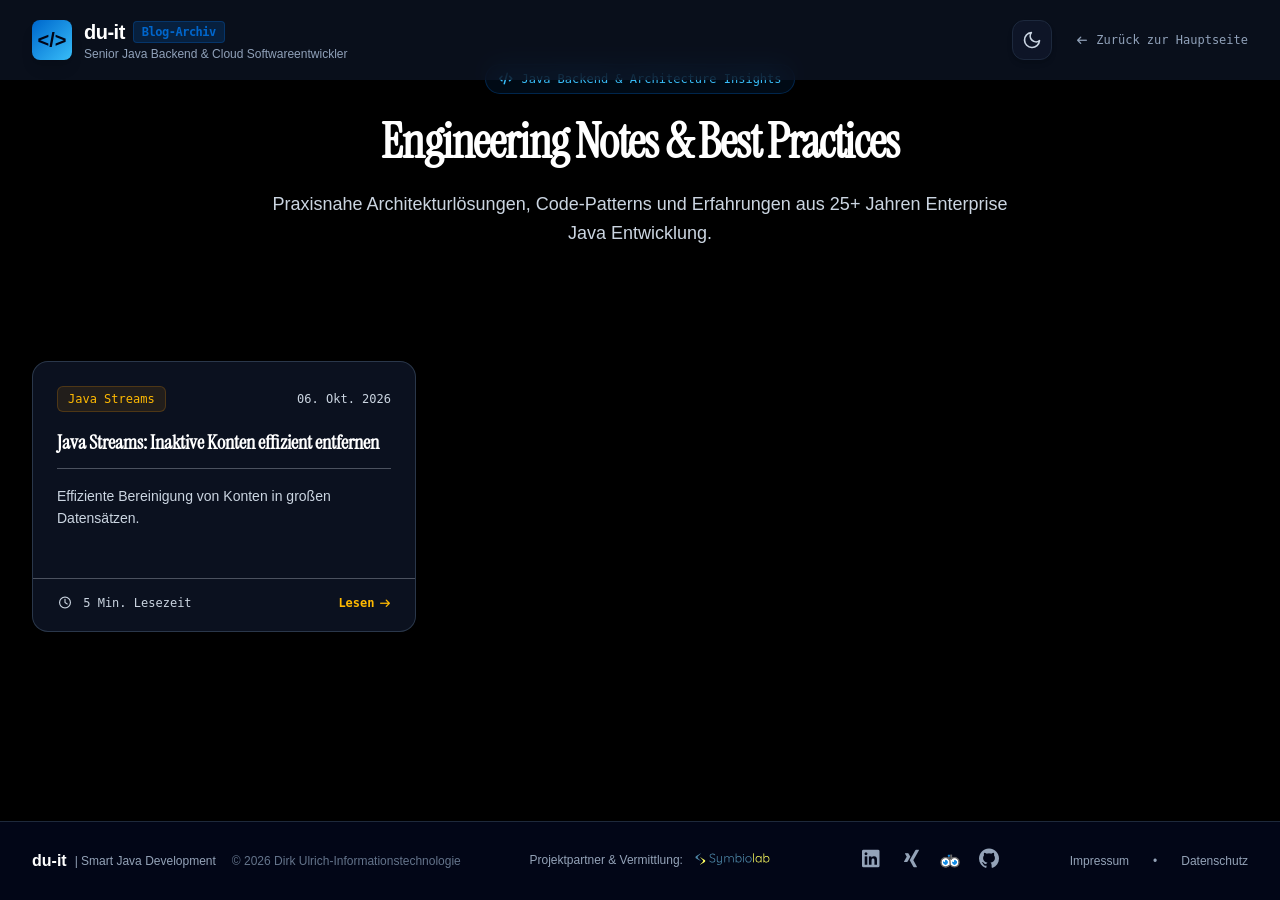
==== blog/index.html @ a1057f53 "Deploy from GitHub Actions" ====
<!DOCTYPE html>
<html lang="de" class="dark scroll-smooth">
<head>
    <meta charset="UTF-8">
    <meta name="viewport" content="width=device-width, initial-scale=1.0">
    <title>Tech Blog & Architecture Notes | Dirk Ulrich - Senior Java Softwareentwickler</title>
    <meta name="description" content="Praxisnahe Artikel zu Java 21, Spring Boot 3, Enterprise KI Integration (Spring AI) und Blockchain-Architekturen.">

    <!-- CSS Dependencies -->
    <link rel="stylesheet" href="../css/tailwind.css">
    <link rel="stylesheet" href="../css/all.min.css">
    <!-- Lokale Einstellungen und Fonts -->
    <link rel="stylesheet" href="../css/blog.css">

    <script src="../js/theme-loader.js"></script>
    <script type="module" src="../js/app.js"></script>
</head>
<body class="bg-slate-50 dark:bg-slate-950 text-slate-900 dark:text-slate-100 min-h-screen flex flex-col justify-between selection:bg-brand-500 selection:text-white">

<!-- Header Navigation -->
<header id="main-header" class="fixed top-0 left-0 right-0 z-50 glass transition-all duration-300"></header>

<!-- Main Content -->
<main class="max-w-7xl mx-auto px-4 sm:px-6 lg:px-8 py-16 flex-grow">

    <!-- Hero Section -->
    <div class="text-center max-w-3xl mx-auto mb-16">
        <div class="inline-flex items-center gap-2 px-3 py-1.5 rounded-full bg-brand-500/10 border border-brand-500/30 text-brand-600 dark:text-brand-400 text-xs font-mono mb-6">
            <i class="fa-solid fa-code"></i> Java Backend & Architecture Insights
        </div>
        <h1 class="text-4xl sm:text-5xl font-extrabold text-slate-900 dark:text-white tracking-tight mb-6">
            Engineering Notes & Best Practices
        </h1>
        <p class="card-surface-muted text-base sm:text-lg leading-relaxed">
            Praxisnahe Architekturlösungen, Code-Patterns und Erfahrungen aus 25+ Jahren Enterprise Java Entwicklung.
        </p>
    </div>

    <!-- Filter Bar (Datengesteuert via BlogController & blog-index.json) -->
    <div class="flex flex-wrap items-center justify-center gap-3 mb-12" id="filter-buttons"></div>

    <!-- Dynamic Article Grid Container -->
    <div class="grid md:grid-cols-2 lg:grid-cols-3 gap-8" id="blog-grid"></div>

</main>

<footer id="main-footer"></footer>

</body>
</html>
---- css/blog.css ----
@layer reset, base, components, sections, post;

@import url('base.css') layer(base);
@import url('components.css') layer(components);
/* sections.css wird NICHT importiert, weil die Blog-Seiten die Innovations-Sektion nicht haben. */

body {
    background-color: var(--bg-primary);
}

.info-tooltip-btn {
    display: inline-flex;
    align-items: center;
    justify-content: center;
    margin-left: -0.25rem;
    cursor: pointer;
    background: none; /* Kein grauer Kreis mehr */
    border: none;
    padding: 0;
    color: #0284c7; /* Ein kräftiges Blau für den Light Mode */
    transition: color 0.2s ease;
}

.info-tooltip-btn:hover {
    color: #0369a1; /* Dunkleres Blau beim Hover */
}

/* Das SVG auf Textgröße zwingen */
.info-tooltip-btn svg {
    width: 0.85rem;
    height: 0.85rem;
}

/* Dark Mode */
html.dark .info-tooltip-btn {
    color: #38bdf8; /* Helles Sky-Blau */
}

html.dark .info-tooltip-btn:hover {
    color: #7dd3fc;
}

/* Takeaway Box für Blog-Artikel */
.article-takeaways {
    background-color: #f8f5fc; /* Sehr helles Lila im Light Mode */
    border: 1px solid #e9d5ff; /* Zarter lila Rahmen */
    box-shadow: 0 4px 20px -5px rgba(168, 85, 247, 0.15); /* Leichter lila Glow */
    backdrop-filter: blur(8px);
}
html.dark .article-takeaways {
    background-color: rgba(88, 28, 135, 0.15); /* Dunkles Lila, transparent */
    border-color: rgba(168, 85, 247, 0.3);
    box-shadow: 0 0 25px -5px rgba(168, 85, 247, 0.2);
}
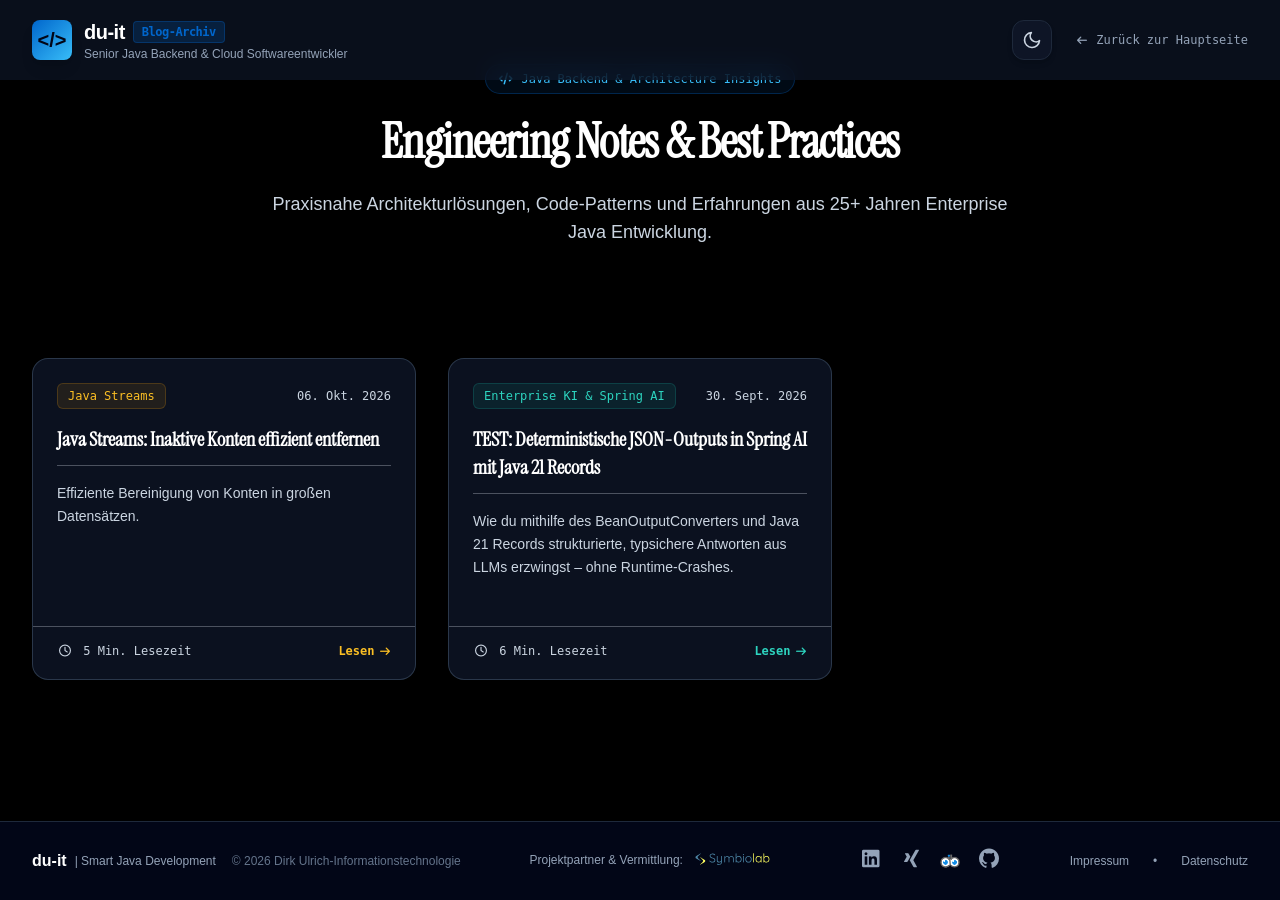
==== commit c5d48b88: "Deploy from GitHub Actions" ====
--- a/blog/index.html
+++ b/blog/index.html
@@ -10,7 +10,6 @@
     <link rel="stylesheet" href="../css/tailwind.css">
     <link rel="stylesheet" href="../css/all.min.css">
     <!-- Lokale Einstellungen und Fonts -->
-    <link rel="stylesheet" href="../css/blog.css">
 
     <script src="../js/theme-loader.js"></script>
     <script type="module" src="../js/app.js"></script>
